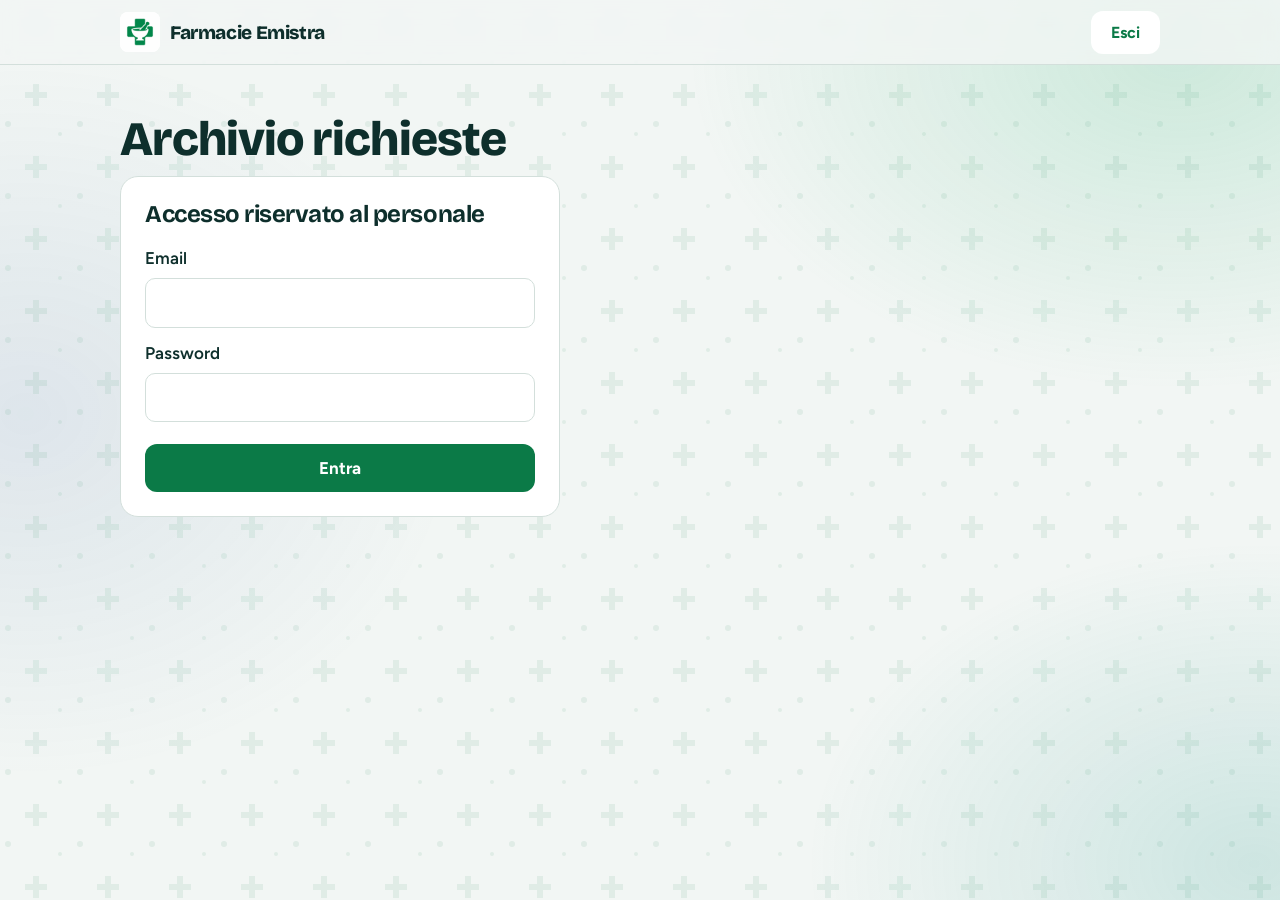
==== archivio.html @ 29f9ba75 "Popup app: link Google Play di Farmacia Emiliani; su iPhone non compare (l'app non è sull'App Store)" ====
<!DOCTYPE html>
<html lang="it">
<head>
<meta charset="utf-8">
<meta name="viewport" content="width=device-width, initial-scale=1, viewport-fit=cover">
<title>Archivio richieste · Farmacie Emistra</title>
<meta name="description" content="Area riservata">
<meta name="robots" content="noindex, nofollow">
<link rel="icon" type="image/png" href="assets/img/logo-gruppo.png">
<link rel="preconnect" href="https://fonts.googleapis.com">
<link rel="preconnect" href="https://fonts.gstatic.com" crossorigin>
<link href="https://fonts.googleapis.com/css2?family=Bricolage+Grotesque:wght@500;700;800&family=Figtree:wght@400;500;600&display=swap" rel="stylesheet">
<link rel="stylesheet" href="assets/style.css?v=1794477729">

</head>
<body>
<header><div class="wrap"><a class="brand" href="index.html"><img src="assets/img/logo-gruppo.png" alt="" width="40" height="40">Farmacie Emistra</a><button type="button" class="btnl" id="out" hidden>Esci</button></div></header>
<main id="top" tabindex="-1">
<section><div class="wrap">
<h1 class="ph">Archivio richieste</h1>
<p class="intro" id="nocfg" hidden>L'archivio non è ancora collegato. Compila <b>assets/config.js</b> come indicato nel file LEGGIMI.md.</p>
<div class="ask" id="login" style="max-width:440px">
  <h2>Accesso riservato al personale</h2>
  <form id="lf"><label for="em">Email</label><input type="email" id="em" autocomplete="username" required>
  <label for="pw">Password</label><input type="password" id="pw" autocomplete="current-password" required>
  <p class="note" id="lerr" role="alert" style="color:#b4432f;font-weight:600"></p>
  <button class="btn" type="submit" style="background:var(--brand);color:var(--brand-ink);margin-top:12px">Entra</button></form>
</div>
<div id="app" hidden>
  <div class="filters" id="tabs" role="group" aria-label="Sede"></div>
  <div class="filters" id="stf" role="group" aria-label="Stato"></div>
  <div class="tools"><input type="search" id="q" placeholder="Cerca nome, telefono, servizio…" aria-label="Cerca"><button type="button" class="btnl" id="csv" style="background:var(--brand);color:var(--brand-ink)">Scarica CSV</button><span class="note" id="upd"></span></div>
  <div id="list" aria-live="polite"></div>
</div>
</div></section>
</main>


<script src="assets/config.js?v=1794477729"></script>
<script src="assets/archivio.js?v=1794477729"></script>
</body>
</html>
---- assets/style.css ----
:root{
  --bg:#f2f6f4;--surface:#ffffff;--ink:#0e2f2c;--muted:#4d6663;--line:#d3dfdb;--brand:#0b7a47;--brand-ink:#ffffff;
  --emiliani:#2c5aa0;--sanluca:#b57b0c;--strampelli:#2a7d4f;--wa:#1faa59;
  box-sizing:border-box;padding-top:env(safe-area-inset-top,0px);padding-bottom:env(safe-area-inset-bottom,0px);
}
@media (prefers-color-scheme:dark){:root:not([data-theme="light"]){
  --bg:#0c1a19;--surface:#132725;--ink:#e8f2ef;--muted:#9db5b0;--line:#25403d;--brand:#5bc4b8;--brand-ink:#062522;
  --emiliani:#7fa8e6;--sanluca:#e0a83c;--strampelli:#5cc38a;}}
:root[data-theme="dark"]{--bg:#0c1a19;--surface:#132725;--ink:#e8f2ef;--muted:#9db5b0;--line:#25403d;--brand:#5bc4b8;--brand-ink:#062522;--emiliani:#7fa8e6;--sanluca:#e0a83c;--strampelli:#5cc38a}
html{scroll-padding-top:calc(env(safe-area-inset-top,0px) + 72px);scroll-behavior:smooth}
*,*::before,*::after{box-sizing:inherit}
body{margin:0;background:var(--bg);color:var(--ink);font:400 17px/1.6 Figtree,system-ui,sans-serif}
h1,h2,h3{font-family:"Bricolage Grotesque",Figtree,sans-serif;line-height:1.1;margin:0;letter-spacing:-.02em}
a{color:inherit}
:focus-visible{outline:3px solid var(--brand);outline-offset:3px;border-radius:6px}
.wrap{max-width:1080px;margin:0 auto;padding:0 20px}
header{position:sticky;top:env(safe-area-inset-top,0px);z-index:5;background:color-mix(in srgb,var(--bg) 82%,transparent);backdrop-filter:blur(10px);-webkit-backdrop-filter:blur(10px);border-bottom:1px solid var(--line)}
header .wrap{display:flex;align-items:center;justify-content:space-between;height:64px;gap:16px}
.brand{display:flex;align-items:center;gap:10px;font:800 19px "Bricolage Grotesque",sans-serif;text-decoration:none;letter-spacing:-.02em}.brand img{width:40px;height:40px;border-radius:8px;background:#fff}
nav{display:flex;gap:22px}
nav a{text-decoration:none;font-weight:500;color:var(--muted)}
nav a:hover{color:var(--ink)}
@media(max-width:560px){nav{gap:14px;font-size:15px}.brand{font-size:16px}}
.hero{padding:64px 0 56px;color:#fff;background:linear-gradient(90deg,rgba(5,42,28,.9),rgba(5,42,28,.5)),url(img/hero.jpg) center/cover}@media(max-width:820px){.hero{background:linear-gradient(rgba(5,42,28,.85),rgba(5,42,28,.7)),url(img/hero.jpg) center/cover}}.hero .lead{color:#e6f3ec}.chip,.ask{color:var(--ink)}
.hero-grid{display:grid;grid-template-columns:1.05fr .95fr;gap:40px;align-items:start}
@media(max-width:820px){.hero-grid{grid-template-columns:1fr}}
h1{font-size:clamp(38px,6vw,64px);font-weight:800}
.lead{color:var(--muted);max-width:46ch;margin:18px 0 0;font-size:19px}
.trio{display:flex;gap:10px;flex-wrap:wrap;margin-top:26px}
.chip{display:inline-flex;align-items:center;gap:8px;padding:8px 14px;border:1px solid var(--line);border-radius:999px;background:var(--surface);font-weight:600;font-size:15px}
.dot{width:10px;height:10px;border-radius:50%;background:var(--c)}
/* pannello richiesta */
.ask{background:var(--surface);border:1px solid var(--line);border-radius:18px;padding:24px}
.ask h2{font-size:24px;margin-bottom:18px}
fieldset{border:0;margin:0 0 18px;padding:0}
legend{font-weight:600;margin-bottom:8px;padding:0}
.opts{display:flex;flex-wrap:wrap;gap:8px}
.opts input{position:absolute;opacity:0;pointer-events:none}
.opts label{padding:9px 14px;border:1.5px solid var(--line);border-radius:10px;cursor:pointer;font-weight:500;font-size:15.5px;background:var(--bg)}
.opts input:checked+label{border-color:var(--brand);background:var(--brand);color:var(--brand-ink)}
.opts input:focus-visible+label{outline:3px solid var(--brand);outline-offset:2px}
.opts.sede input:checked+label{border-color:var(--c);background:var(--c);color:#fff}
.opts.sede label{border-left:6px solid var(--c)}
textarea{width:100%;min-height:64px;border:1.5px solid var(--line);border-radius:10px;padding:10px 12px;font:inherit;background:var(--bg);color:var(--ink);resize:vertical}
.btn{display:inline-flex;align-items:center;justify-content:center;gap:8px;width:100%;padding:14px 18px;border:0;border-radius:12px;background:var(--wa);color:#06280f;font:700 17px Figtree,sans-serif;cursor:pointer;text-decoration:none}
.btn:hover{filter:brightness(1.06)}
.note{font-size:13.5px;color:var(--muted);margin:10px 0 0}
section{padding:48px 0}
section>.wrap>h2{font-size:clamp(28px,4vw,38px);margin-bottom:8px}
section>.wrap>p.intro{color:var(--muted);margin:0 0 28px;max-width:56ch}
.services{display:grid;grid-template-columns:repeat(auto-fit,minmax(260px,1fr));gap:16px}
.svc{display:block;text-decoration:none;background:var(--surface);border:1px solid var(--line);border-radius:14px;overflow:hidden;cursor:pointer}.svc img{width:100%;aspect-ratio:4/3;object-fit:cover;display:block}.svc div{padding:16px 18px 20px}.svc:hover{border-color:var(--brand)}
.svc h3{font-size:20px;margin-bottom:6px}
.svc p{margin:0;color:var(--muted);font-size:15.5px}
.pharm{display:grid;grid-template-columns:repeat(auto-fit,minmax(280px,1fr));gap:18px}
.card img{margin:-22px -22px 0;width:calc(100% + 44px);max-width:none;aspect-ratio:16/10;object-fit:cover;display:block}.card{background:var(--surface);border:1px solid var(--line);border-top:8px solid var(--c);border-radius:14px;padding:22px;display:flex;flex-direction:column;gap:14px}
.card h3{font-size:26px}
.card .num{font:600 20px Figtree,sans-serif;color:var(--muted)}
.card .btn{margin-top:auto;background:var(--c);color:#fff}
footer{border-top:1px solid var(--line);padding:32px 0 96px;color:var(--muted);font-size:15px}
/* WhatsApp fisso */
.fab{position:fixed;right:16px;bottom:calc(16px + env(safe-area-inset-bottom,0px));z-index:10}

.menu{display:none;position:absolute;right:0;bottom:70px;width:min(340px,calc(100vw - 32px));background:var(--surface);border:1px solid var(--line);border-radius:16px;padding:12px;box-shadow:0 10px 30px rgba(0,0,0,.25)}
.menu.open{display:block}



@media(prefers-reduced-motion:reduce){html{scroll-behavior:auto}}

.svc{position:relative}.svc[hidden]{display:none}
.svc{display:flex;flex-direction:column}.svc>div{flex:1;display:flex;flex-direction:column;align-items:flex-start}.svc>div>p{margin-bottom:14px}.svc-btn{margin-top:auto;padding:10px 16px;border:0;border-radius:10px;background:var(--brand);color:var(--brand-ink);font:600 15.5px Figtree,sans-serif;cursor:pointer}
.svc-btn::after{content:"";position:absolute;inset:0}
.svc:focus-within{outline:3px solid var(--brand);outline-offset:3px}.svc-btn:focus-visible{outline:none}
.svc .bds{padding:0;margin-bottom:14px}.bds{display:flex;flex-wrap:wrap;gap:6px;margin-top:10px}.bds:empty{display:none}.bd{padding:3px 10px;border-radius:999px;background:var(--bg);border:1px solid var(--line);font-size:13.5px;font-weight:600;color:var(--brand)}
.filters{display:flex;flex-wrap:wrap;gap:8px;margin-bottom:22px}
.filters button{padding:9px 16px;border:1.5px solid var(--line);border-radius:999px;background:var(--surface);color:var(--ink);font:500 15.5px Figtree,sans-serif;cursor:pointer}
.filters button[aria-pressed=true]{background:var(--brand);border-color:var(--brand);color:var(--brand-ink)}
dialog{border:0;border-radius:18px;padding:0;width:min(480px,calc(100% - 24px));max-height:calc(100% - 24px);background:var(--surface);color:var(--ink);box-shadow:0 20px 60px rgba(0,0,0,.4)}
dialog::backdrop{background:rgba(5,30,22,.6)}
.dlg{padding:24px}.dlg h2{font-size:26px;margin-right:36px}
.dlg .x{position:absolute;top:14px;right:14px;width:40px;height:40px;border:0;border-radius:50%;background:var(--bg);color:var(--ink);font-size:22px;cursor:pointer}
.dlg input[type=text],.dlg input[type=date]{width:100%;border:1.5px solid var(--line);border-radius:10px;padding:10px 12px;font:inherit;background:var(--bg);color:var(--ink)}
.dlg fieldset{margin:16px 0 0}

:root{--pat:url("data:image/svg+xml,%3Csvg xmlns='http://www.w3.org/2000/svg' width='72' height='72'%3E%3Cg fill='%230b7a47' opacity='.08'%3E%3Cpath d='M33 12h6v8h8v6h-8v8h-6v-8h-8v-6h8z'/%3E%3Ccircle cx='8' cy='52' r='3'/%3E%3Ccircle cx='60' cy='62' r='2'/%3E%3C/g%3E%3C/svg%3E");
--bgfx:radial-gradient(700px 480px at 92% 6%,rgba(37,176,111,.18),transparent 70%),radial-gradient(620px 520px at 2% 46%,rgba(44,90,160,.10),transparent 70%),radial-gradient(640px 460px at 98% 96%,rgba(15,143,132,.16),transparent 70%)}
@media (prefers-color-scheme:dark){:root:not([data-theme="light"]){--pat:url("data:image/svg+xml,%3Csvg xmlns='http://www.w3.org/2000/svg' width='72' height='72'%3E%3Cg fill='%235bc4b8' opacity='.07'%3E%3Cpath d='M33 12h6v8h8v6h-8v8h-6v-8h-8v-6h8z'/%3E%3Ccircle cx='8' cy='52' r='3'/%3E%3Ccircle cx='60' cy='62' r='2'/%3E%3C/g%3E%3C/svg%3E")}}
body::before{content:"";position:fixed;inset:0;z-index:-1;pointer-events:none;background:var(--pat),var(--bgfx)}
.hero{border-radius:0 0 40px 40px}
#farmacie{background:linear-gradient(rgba(11,122,71,0),rgba(11,122,71,.09))}
.fab>button{position:relative;display:flex;align-items:center;gap:10px;border:0;border-radius:999px;background:var(--wa);color:#04210d;font:700 17px Figtree,sans-serif;padding:14px 22px 14px 16px;cursor:pointer;box-shadow:0 8px 24px rgba(0,0,0,.3)}
.fab>button::before{content:"";position:absolute;inset:0;border-radius:inherit;box-shadow:0 0 0 0 rgba(31,170,89,.55);animation:ring 2.4s ease-out 1.5s 3}
@keyframes ring{to{box-shadow:0 0 0 18px rgba(31,170,89,0)}}
@media(prefers-reduced-motion:reduce){.fab>button::before{animation:none}}
.mh{margin:2px 6px 8px;font:700 18px "Bricolage Grotesque",sans-serif}
.mrow{display:flex;gap:8px;margin-top:8px}
.mwa{flex:1;display:flex;flex-direction:column;padding:10px 14px;border-radius:12px;border-left:6px solid var(--c);background:var(--bg);text-decoration:none}
.mwa b{font-size:17px}.mwa span{color:var(--muted);font-size:14.5px}
.mcall{width:54px;display:grid;place-items:center;border-radius:12px;background:var(--bg);border:1.5px solid var(--line);color:var(--ink)}
.mwa:hover,.mcall:hover{border-color:var(--c,var(--brand))}

.card address{font-style:normal;color:var(--ink)}.card address a{color:var(--brand);font-weight:600}
.hrs{list-style:none;margin:0;padding:0;color:var(--muted);font-size:15px}
.nums{margin:0;color:var(--muted);font-size:15px}
.acts{margin-top:auto;display:flex;flex-direction:column;gap:8px}.card .acts .btn{margin-top:0}
.tel{display:flex;justify-content:center;padding:12px;border:1.5px solid var(--c);border-radius:12px;font-weight:600;text-decoration:none;color:var(--ink)}
.st{margin:0;display:flex;align-items:center;gap:8px;font-weight:600;font-size:15.5px;min-height:26px}
.st::before{content:"";width:10px;height:10px;border-radius:50%;background:currentColor}
.st:empty::before{display:none}.st.o{color:#12813f}.st.c{color:#b4432f}
@media (prefers-color-scheme:dark){:root:not([data-theme="light"]) .st.o{color:#5cc38a}:root:not([data-theme="light"]) .st.c{color:#f0917d}}
footer address{font-style:normal;margin-top:6px}

h1.ph{font-size:clamp(32px,5vw,48px);font-weight:800;margin-bottom:10px}
nav a[aria-current=page]{color:var(--ink);font-weight:700;box-shadow:inset 0 -3px 0 var(--brand)}
nav a{padding:6px 0;white-space:nowrap}
.navbtn{display:none;width:44px;height:44px;border:0;border-radius:10px;background:transparent;color:var(--ink);cursor:pointer;place-items:center}
@media(max-width:900px){.navbtn{display:grid}nav{display:none;position:absolute;top:100%;left:0;right:0;flex-direction:column;gap:4px;padding:10px 20px 16px;background:var(--bg);border-bottom:1px solid var(--line)}nav.open{display:flex}nav a{padding:12px 0;font-size:18px}}
.mini-grid{display:grid;grid-template-columns:repeat(auto-fit,minmax(240px,1fr));gap:14px}
.mini{display:flex;flex-direction:column;gap:4px;padding:16px 18px;background:var(--surface);border:1px solid var(--line);border-left:8px solid var(--c);border-radius:12px;text-decoration:none}
.mini span:last-child{color:var(--muted);font-size:15px}
.more{display:inline-block;margin-top:20px;font-weight:600;color:var(--brand)}
.band{background:var(--brand);color:var(--brand-ink);border-radius:18px;padding:26px 28px;display:flex;flex-wrap:wrap;gap:18px;align-items:center;justify-content:space-between}
.band h2{font-size:26px;margin:0 0 4px}.band p{margin:0}
.btnl{display:inline-flex;align-items:center;padding:12px 20px;border:0;border-radius:12px;background:var(--brand-ink);color:var(--brand);font:700 16px Figtree,sans-serif;text-decoration:none;cursor:pointer}
.tw{overflow-x:auto}
table{width:100%;min-width:520px;border-collapse:collapse;background:var(--surface);border:1px solid var(--line)}
th,td{padding:14px 16px;text-align:left;border-bottom:1px solid var(--line)}
thead th{background:var(--bg);font-family:"Bricolage Grotesque",sans-serif}
tbody th{font-weight:600}
.rowb{display:flex;flex-wrap:wrap;gap:22px;align-items:center}.rowb .btnl{background:var(--brand);color:var(--brand-ink)}

.cimg{position:relative;margin:-22px -22px 30px;width:calc(100% + 44px)}
.card .cimg>img:first-child{margin:0;width:100%}
.card .clogo{position:absolute;left:16px;bottom:-28px;margin:0;width:160px;height:100px;max-width:calc(100% - 32px);aspect-ratio:auto;object-fit:contain;box-sizing:border-box;background:#fff;border-radius:14px;padding:6px 10px;box-shadow:0 4px 16px rgba(0,0,0,.2);border:1px solid var(--line)}
.mini{flex-direction:row;align-items:center;gap:14px}
.mini .ml{width:76px;height:64px;object-fit:contain;background:#fff;border-radius:10px;padding:4px;border:1px solid var(--line);flex:none}
.mini .mt{display:flex;flex-direction:column;gap:4px;min-width:0}
.mini .mt>span:last-child{color:var(--muted);font-size:15px}
.flogos{display:flex;flex-wrap:wrap;gap:12px;margin:14px 0 8px}
.flogos img{width:120px;height:64px;object-fit:contain;box-sizing:border-box;background:#fff;border-radius:10px;padding:4px 8px;border:1px solid var(--line)}

.opts label small{display:block;font-size:12.5px;font-weight:500;opacity:.85}
.geob{margin-top:10px;padding:8px 14px;border:1.5px dashed var(--brand);border-radius:10px;background:transparent;color:var(--brand);font:600 14.5px Figtree,sans-serif;cursor:pointer}
.geo{margin:8px 0 0;font-size:14.5px;color:var(--muted)}.geo:empty{display:none}.geo:not(:empty){min-height:4.4em}.geo b{color:var(--ink)}
.dist{color:var(--brand);font-weight:600;font-size:14.5px}

.ad{display:block;font-size:12.5px;font-weight:400;line-height:1.3;opacity:.85;margin-top:1px}
.opts.sede label{text-align:left;max-width:230px}
.chip{align-items:center}.chip .ad{color:var(--muted);opacity:1}.chip b{font-weight:700}

/* ---- archivio richieste e informativa ---- */
.hp{position:absolute;left:-9999px;width:1px;height:1px;overflow:hidden}
.filters .cnt{margin-left:8px;padding:1px 8px;border-radius:999px;background:var(--bg);color:var(--ink);font-size:13px}
.filters button[aria-pressed=true] .cnt{background:var(--brand-ink);color:var(--brand)}
.tools{display:flex;flex-wrap:wrap;gap:12px;align-items:center;margin:4px 0 20px}
.tools input[type=search],#lf input{border:1.5px solid var(--line);border-radius:10px;padding:10px 12px;font:inherit;background:var(--surface);color:var(--ink);min-width:240px;flex:1;max-width:420px}
#lf label{display:block;font-weight:600;margin:12px 0 6px}#lf input{width:100%;max-width:none}
.rq{background:var(--surface);border:1px solid var(--line);border-left:8px solid var(--c);border-radius:12px;padding:16px 18px;margin-bottom:12px}
.rqh{display:flex;flex-wrap:wrap;gap:10px;align-items:center;justify-content:space-between}.rqh h3{font-size:20px}
.rq .meta{margin:4px 0 0;color:var(--muted);font-size:15px}.rq .meta b{color:var(--ink)}.rq .meta a{color:var(--brand);font-weight:600}
.stt{padding:3px 12px;border-radius:999px;font-size:13.5px;font-weight:700;border:1.5px solid var(--line)}
.stt.nuova{background:var(--brand);color:var(--brand-ink);border-color:var(--brand)}
.stt.in_carico{border-color:var(--sanluca);color:var(--sanluca)}.stt.completata{border-color:var(--strampelli);color:var(--strampelli)}
.acts2{display:flex;flex-wrap:wrap;gap:8px;margin-top:12px}
.acts2 button{padding:9px 14px;border:1.5px solid var(--line);border-radius:10px;background:var(--bg);color:var(--ink);font:600 15px Figtree,sans-serif;cursor:pointer}
.acts2 button.primary{background:var(--brand);border-color:var(--brand);color:var(--brand-ink)}
.acts2 button:disabled{opacity:.5;cursor:wait}
.legal h2{font-size:24px;margin:28px 0 8px}.legal p,.legal li{max-width:70ch}
.legal .todo{background:var(--surface);border:1px dashed var(--sanluca);border-radius:10px;padding:2px 8px}
#app{margin-top:20px}

.glink{margin:0;font-size:15px}.glink a{color:var(--brand);font-weight:600}

[data-gr]:empty{display:none}
.gr-line{margin:16px 0 0}.gr{display:inline-block;font-weight:700;color:var(--ink);text-decoration:none}.gr::first-letter{color:#f5a623}

/* card delle farmacie cliccabili: aprono la scheda Google */
.card{position:relative;transition:box-shadow .15s,border-color .15s}
.card:hover{border-color:var(--c);box-shadow:0 8px 24px rgba(0,0,0,.14)}
.cardlink{color:inherit;text-decoration:none}
.cardlink::after{content:"";position:absolute;inset:0;border-radius:inherit;z-index:0}
.cardlink:focus-visible{outline:none}.card:has(.cardlink:focus-visible){outline:3px solid var(--brand);outline-offset:3px}
.card address a,.card .glink a,.card .acts a,.card .gr-line a{position:relative;z-index:1}
.sr{position:absolute;width:1px;height:1px;overflow:hidden;clip:rect(0 0 0 0);white-space:nowrap}

/* icone delle farmacie in home: il logo e' lo sfondo */
.chip.logo{position:relative;display:block;height:84px;width:150px;box-sizing:border-box;padding:6px 10px;border:0;border-bottom:5px solid var(--c);border-radius:14px;background-color:#fff;background-repeat:no-repeat;background-position:center;background-size:contain;background-origin:content-box;box-shadow:0 4px 14px rgba(0,0,0,.28)}
.chip.l-emiliani{background-image:url(img/logo-emiliani.jpg)}
.chip.l-sanluca{background-image:url(img/logo-san-luca.jpg)}
.chip.l-strampelli{background-image:url(img/logo-strampelli.jpg)}

a.chip.logo{text-decoration:none;color:inherit;transition:transform .15s,box-shadow .15s}
a.chip.logo:hover{transform:translateY(-3px);box-shadow:0 8px 20px rgba(0,0,0,.38)}
a.chip.logo:focus-visible{outline:3px solid #fff;outline-offset:3px}
@media(prefers-reduced-motion:reduce){a.chip.logo{transition:none}a.chip.logo:hover{transform:none}}

/* pulsante "invia senza WhatsApp" */
.direct{margin-top:10px}
.btn2{width:100%;padding:11px 16px;border:1.5px dashed var(--brand);border-radius:12px;background:transparent;color:var(--brand);font:600 15.5px Figtree,sans-serif;cursor:pointer}
.btn2:disabled{opacity:.6;cursor:wait}
.directMsg{margin:8px 0 0}.directMsg:empty{display:none}.directMsg.ok{color:var(--brand);font-weight:600}

/* Pulsante Email (blu Farmacia Emiliani) e descrizione servizio */
.btn.btn-mail{margin-top:8px;background:var(--emiliani);color:#fff}
.mailto-alt{margin-top:6px;text-align:center;white-space:pre-line;min-height:2.9em}
.ddesc{margin:4px 0 12px;color:var(--muted);font-size:15px;line-height:1.5}
.hc,.dlg input[type=email]{width:100%;border:1.5px solid var(--line);border-radius:10px;padding:10px 12px;font:inherit;background:var(--bg);color:var(--ink)}
.mailto-alt.ok{color:var(--strampelli);font-weight:600}.mailto-alt.err{color:#c0392b;font-weight:600}
.btn.btn-mail:disabled{opacity:.6;cursor:wait}
/* Caricamento ricetta */
.rxbox .rxfile{position:absolute;width:1px;height:1px;opacity:0}
.rxbox .rxup{display:block;text-align:center;padding:12px;border:2px dashed var(--emiliani);border-radius:12px;color:var(--emiliani);font-weight:600;cursor:pointer;margin:10px 0 4px}
.rxbox .rxl{display:block;font-weight:600;margin-top:10px}
.rxbox .rxin{width:100%;border:1.5px solid var(--line);border-radius:10px;padding:10px 12px;font:inherit;background:var(--bg);color:var(--ink);letter-spacing:.04em;text-transform:uppercase}
.rxst.ok{color:var(--strampelli);font-weight:600}.rxst.err{color:#c0392b;font-weight:600}
/* Pagina Offerte */
.offers .offer .otop{display:flex;align-items:center;justify-content:space-between;padding:14px 18px 0}
.offers .offer .oic{font-size:34px;line-height:1}
.offers .offer .osc{background:#0b4ea2;color:#fff;font-weight:800;font-size:15px;padding:5px 11px;border-radius:999px}
.offers .offer h3{font-size:18px}
.offers .offer>div>p{margin-bottom:8px}
.offer .oprice{margin:6px 0 14px;display:flex;align-items:baseline;gap:10px;flex-wrap:wrap}
.offer .oprice b{font-size:24px;color:var(--brand)}
.offer .oold{color:var(--muted);font-size:15px}
.offer .otipo,.offer .ocons{display:inline-block;font-size:12.5px;font-weight:600;padding:3px 9px;border-radius:999px;margin:0 6px 4px 0}
.offer .otipo{background:var(--bg);color:var(--muted);border:1px solid var(--line)}
.offer .ocons{background:#fff3d6;color:#7a5200}
.oq{width:100%;max-width:520px;border:1.5px solid var(--line);border-radius:12px;padding:12px 14px;font:inherit;background:var(--surface);color:var(--ink);margin:4px 0 16px}
.onone{color:var(--muted);font-weight:600}
.oexp{background:var(--surface);border:1px solid var(--line);border-radius:14px;padding:18px}
.olegal{margin-top:28px;color:var(--muted);font-size:13.5px;line-height:1.5}
.svc.offer>div.otop{flex:0 0 auto;flex-direction:row;align-items:center;justify-content:space-between;padding:14px 18px 0}
.svc.offer div.oprice{padding:0}
.svc.offer>div.otop{position:relative;justify-content:center;height:170px;padding:14px 18px 0;background:#fff}
.svc.offer .otop img{width:auto;max-width:100%;height:150px;aspect-ratio:auto;object-fit:contain}
.svc.offer .otop .oic{font-size:56px}
.svc.offer .otop .osc{position:absolute;top:12px;right:12px}
@media (max-width:700px){#obox .filters{flex-wrap:nowrap;overflow-x:auto;-webkit-overflow-scrolling:touch;padding-bottom:6px;margin-right:-20px;scrollbar-width:none}#obox .filters::-webkit-scrollbar{display:none}#obox .filters button{flex:0 0 auto}}
.chi{margin-top:24px;max-width:58ch;color:#F5E6D3;font-style:italic;font-size:28px;line-height:1.6;text-shadow:0 1px 3px rgba(0,0,0,.6)}
.chi p{margin:0 0 10px}.chi p:last-child{margin:0}.chi strong{color:inherit;font-weight:700}
@media(max-width:820px){.chi{font-size:23px}}
.picks .svc-pick{padding:9px 14px;border:1.5px solid var(--line);border-radius:10px;cursor:pointer;font:500 15.5px Figtree,sans-serif;background:var(--bg);color:var(--ink);text-align:left}
.picks .svc-pick:hover{border-color:var(--brand)}
.picks .svc-pick:focus-visible{outline:3px solid var(--brand);outline-offset:2px}
.opts.sede input:disabled+label{opacity:.4;cursor:not-allowed}.donly{margin:8px 0 0;font-weight:600;color:var(--brand)}.svc-pick small{font-size:.85em;opacity:.8;font-weight:500}
/* Home: sfondo fermo quando cambia la scelta (l'altezza --hh la calcola app.js) */
.hero.hh{background-size:100% var(--hh),max(100%,calc(var(--hh)*1.754)) auto;background-position:center top;background-repeat:no-repeat;background-color:#05291c}
/* Recensioni Google */
.rv-grid{display:grid;grid-template-columns:repeat(auto-fit,minmax(250px,1fr));gap:14px}
.rv{display:flex;flex-direction:column;gap:12px;padding:16px 18px;background:var(--surface);border:1px solid var(--line);border-top:6px solid var(--c);border-radius:12px}
.card .rv{padding:12px 14px;border-top-width:4px;background:var(--bg)}
.rvh{display:flex;align-items:center;gap:12px}.rvh .ml{width:64px;height:54px;object-fit:contain;background:#fff;border-radius:10px;padding:4px;border:1px solid var(--line);flex:none}
.rvs{margin:0;display:flex;flex-wrap:wrap;align-items:center;gap:4px 10px}
.rvn{font:800 30px/1 "Bricolage Grotesque",sans-serif}.rvn:empty,.rvc:empty{display:none}
.stars{font-size:22px;letter-spacing:2px;line-height:1;background:linear-gradient(90deg,#f5a623 calc(var(--r,5)/5*100%),var(--line) 0);-webkit-background-clip:text;background-clip:text;color:transparent}
.rvc{color:var(--muted);font-size:15px}
.rva{display:flex;flex-direction:column;gap:8px}
.rva a{position:relative;z-index:1;display:flex;align-items:center;justify-content:center;padding:11px 14px;border-radius:12px;font:700 16px Figtree,sans-serif;text-decoration:none;text-align:center}
.rvw{background:var(--c);color:#fff}.rvr{border:1.5px solid var(--c);color:var(--ink)}
.rva a:hover{filter:brightness(1.08)}
@media (prefers-color-scheme:dark){:root:not([data-theme="light"]) .rvw{color:#0c1a19}}:root[data-theme="dark"] .rvw{color:#0c1a19}
/* Preparazioni galeniche */
.ask.gal{max-width:640px}
.gal input[type=text],.gal input[type=tel],.gal input[type=email]{width:100%;border:1.5px solid var(--line);border-radius:10px;padding:10px 12px;font:inherit;background:var(--bg);color:var(--ink)}
.gfiles{list-style:none;margin:8px 0 0;padding:0;display:grid;gap:8px}
.gfiles li{display:flex;align-items:center;gap:12px;padding:8px;border:1px solid var(--line);border-radius:10px;background:var(--bg)}
.gfiles img,.gfiles .gico{width:56px;height:56px;flex:0 0 56px;border-radius:8px;object-fit:cover;background:var(--surface)}
.gfiles .gico{display:grid;place-items:center;font:700 13px Figtree,sans-serif;color:var(--emiliani);border:1.5px solid var(--line)}
.gfiles .gname{flex:1;min-width:0;font-size:14.5px;overflow-wrap:anywhere}
.gfiles .gx{border:1.5px solid var(--line);border-radius:8px;background:var(--surface);color:var(--ink);font:600 14px Figtree,sans-serif;padding:6px 10px;cursor:pointer}
.rq .files{display:flex;flex-wrap:wrap;gap:8px;margin-top:8px}

/* Recensioni che scorrono */
.rvt{position:relative;overflow:hidden;margin:0 0 18px;padding:6px 0;-webkit-mask-image:linear-gradient(90deg,transparent,#000 6%,#000 94%,transparent);mask-image:linear-gradient(90deg,transparent,#000 6%,#000 94%,transparent)}
.rvt-track{display:flex;gap:14px;width:max-content;animation:rvscroll var(--dur,60s) linear infinite}
.rvt:hover .rvt-track,.rvt:focus-within .rvt-track,.rvt.paused .rvt-track{animation-play-state:paused}
@keyframes rvscroll{from{transform:translateX(0)}to{transform:translateX(calc(-50% - 7px))}}
.rvq{margin:0;width:300px;flex:none;display:flex;flex-direction:column;gap:8px;padding:14px 16px;background:var(--surface);border:1px solid var(--line);border-left:5px solid var(--c);border-radius:12px}
.rvq-s{color:#f4b400;letter-spacing:2px;font-size:18px;line-height:1}
.rvq blockquote{margin:0;font-size:16px;line-height:1.5;display:-webkit-box;-webkit-line-clamp:7;-webkit-box-orient:vertical;overflow:hidden}
.rvq figcaption{margin-top:auto;display:flex;flex-direction:column;font-size:14px;color:var(--muted)}
.rvq figcaption b{color:var(--ink);font-size:15px}.rvq figcaption span{color:var(--c);font-weight:700}
@media (max-width:600px){.rvq{width:260px}}
@media (prefers-reduced-motion:reduce){.rvt{overflow-x:auto;-webkit-mask-image:none;mask-image:none}.rvt-track{animation:none}.rvq[aria-hidden]{display:none}}

/* Popup app Farmacia Emiliani */
.appop{position:fixed;inset:0;z-index:1000;display:flex;align-items:center;justify-content:center;padding:20px;background:rgba(6,25,23,.55);animation:appin .25s ease}
.appop-box{position:relative;width:100%;max-width:380px;background:var(--surface);color:var(--ink);border-radius:18px;border-top:6px solid var(--emiliani);padding:26px 22px 18px;text-align:center;box-shadow:0 20px 50px rgba(0,0,0,.3)}
.appop-box img{width:84px;height:70px;object-fit:contain;background:#fff;border:1px solid var(--line);border-radius:12px;padding:6px}
.appop-box h2{font-size:24px;margin:14px 0 8px}.appop-box p{margin:0 0 16px;color:var(--muted)}
.appop-b{display:flex;flex-direction:column;gap:8px}
.appop-b a{display:block;padding:13px 16px;border-radius:12px;background:var(--emiliani);color:#fff;font:700 17px Figtree,sans-serif;text-decoration:none}
.appop-no{margin-top:10px;background:none;border:0;color:var(--muted);font:600 15px Figtree,sans-serif;padding:8px;cursor:pointer}
.appop-x{position:absolute;top:8px;right:10px;width:40px;height:40px;border:0;background:none;color:var(--muted);font-size:28px;line-height:1;cursor:pointer}
@keyframes appin{from{opacity:0}to{opacity:1}}
@media (prefers-color-scheme:dark){:root:not([data-theme="light"]) .appop-b a{color:#0c1a19}}:root[data-theme="dark"] .appop-b a{color:#0c1a19}
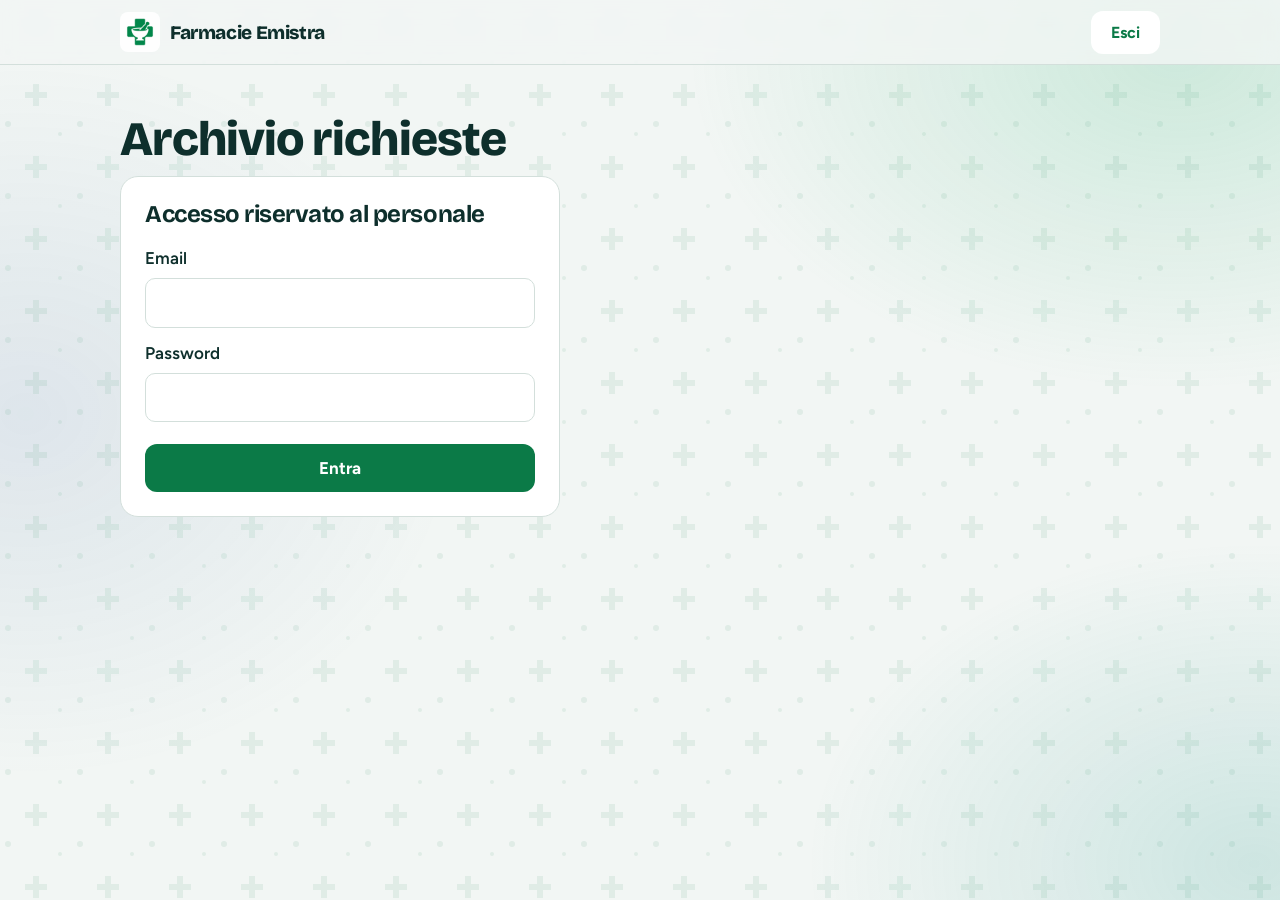
==== commit e430fc50: "Recensioni: riquadro trasparente (solo la barra colorata della farmacia) Co-Authored-By: Claude Opus" ====
--- a/archivio.html
+++ b/archivio.html
@@ -10,7 +10,7 @@
 <link rel="preconnect" href="https://fonts.googleapis.com">
 <link rel="preconnect" href="https://fonts.gstatic.com" crossorigin>
 <link href="https://fonts.googleapis.com/css2?family=Bricolage+Grotesque:wght@500;700;800&family=Figtree:wght@400;500;600&display=swap" rel="stylesheet">
-<link rel="stylesheet" href="assets/style.css?v=1794477729">
+<link rel="stylesheet" href="assets/style.css?v=1794479181">
 
 </head>
 <body>
@@ -36,7 +36,7 @@
 </main>
 
 
-<script src="assets/config.js?v=1794477729"></script>
-<script src="assets/archivio.js?v=1794477729"></script>
+<script src="assets/config.js?v=1794479181"></script>
+<script src="assets/archivio.js?v=1794479181"></script>
 </body>
 </html>
--- a/assets/style.css
+++ b/assets/style.css
@@ -273,17 +273,16 @@
 .rq .files{display:flex;flex-wrap:wrap;gap:8px;margin-top:8px}
 
 /* Recensioni che scorrono */
-.rvt{position:relative;overflow:hidden;margin:0 0 18px;padding:6px 0;-webkit-mask-image:linear-gradient(90deg,transparent,#000 6%,#000 94%,transparent);mask-image:linear-gradient(90deg,transparent,#000 6%,#000 94%,transparent)}
-.rvt-track{display:flex;gap:14px;width:max-content;animation:rvscroll var(--dur,60s) linear infinite}
-.rvt:hover .rvt-track,.rvt:focus-within .rvt-track,.rvt.paused .rvt-track{animation-play-state:paused}
-@keyframes rvscroll{from{transform:translateX(0)}to{transform:translateX(calc(-50% - 7px))}}
-.rvq{margin:0;width:300px;flex:none;display:flex;flex-direction:column;gap:8px;padding:14px 16px;background:var(--surface);border:1px solid var(--line);border-left:5px solid var(--c);border-radius:12px}
-.rvq-s{color:#f4b400;letter-spacing:2px;font-size:18px;line-height:1}
-.rvq blockquote{margin:0;font-size:16px;line-height:1.5;display:-webkit-box;-webkit-line-clamp:7;-webkit-box-orient:vertical;overflow:hidden}
+.rvt{margin:0 auto 18px;max-width:640px}
+.rvt-track{display:grid}
+.rvq{grid-area:1/1;margin:0;display:flex;flex-direction:column;gap:10px;padding:10px 22px;background:transparent;border-left:6px solid var(--c);opacity:0;visibility:hidden;transition:opacity .8s ease,visibility 0s linear .8s}
+.rvq.on{opacity:1;visibility:visible;transition:opacity .8s ease .3s,visibility 0s}
+.rvq-s{color:#f4b400;letter-spacing:2px;font-size:20px;line-height:1}
+.rvq blockquote{margin:0;font-size:18px;line-height:1.55}
 .rvq figcaption{margin-top:auto;display:flex;flex-direction:column;font-size:14px;color:var(--muted)}
 .rvq figcaption b{color:var(--ink);font-size:15px}.rvq figcaption span{color:var(--c);font-weight:700}
-@media (max-width:600px){.rvq{width:260px}}
-@media (prefers-reduced-motion:reduce){.rvt{overflow-x:auto;-webkit-mask-image:none;mask-image:none}.rvt-track{animation:none}.rvq[aria-hidden]{display:none}}
+@media (max-width:600px){.rvq{padding:16px 18px}.rvq blockquote{font-size:16.5px}}
+@media (prefers-reduced-motion:reduce){.rvq,.rvq.on{transition:none}}
 
 /* Popup app Farmacia Emiliani */
 .appop{position:fixed;inset:0;z-index:1000;display:flex;align-items:center;justify-content:center;padding:20px;background:rgba(6,25,23,.55);animation:appin .25s ease}
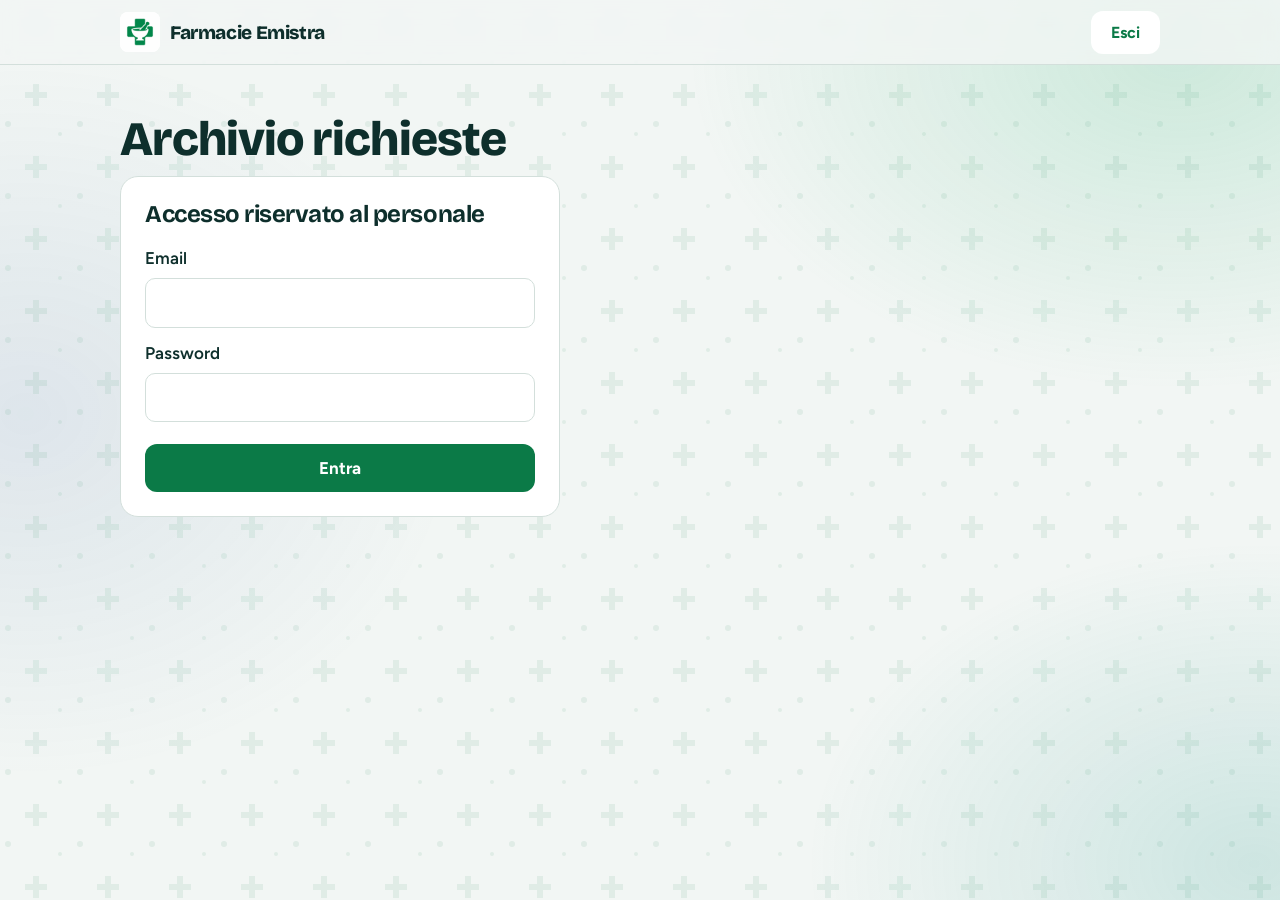
==== commit 43ad8de1: "Giornata: stili nel foglio giusto (assets/style.css) e versione CSS aggiornata Co-Authored-By: Claud" ====
--- a/archivio.html
+++ b/archivio.html
@@ -10,7 +10,7 @@
 <link rel="preconnect" href="https://fonts.googleapis.com">
 <link rel="preconnect" href="https://fonts.gstatic.com" crossorigin>
 <link href="https://fonts.googleapis.com/css2?family=Bricolage+Grotesque:wght@500;700;800&family=Figtree:wght@400;500;600&display=swap" rel="stylesheet">
-<link rel="stylesheet" href="assets/style.css?v=1794479181">
+<link rel="stylesheet" href="assets/style.css?v=1794479300">
 
 </head>
 <body>
--- a/assets/style.css
+++ b/assets/style.css
@@ -295,3 +295,11 @@
 .appop-x{position:absolute;top:8px;right:10px;width:40px;height:40px;border:0;background:none;color:var(--muted);font-size:28px;line-height:1;cursor:pointer}
 @keyframes appin{from{opacity:0}to{opacity:1}}
 @media (prefers-color-scheme:dark){:root:not([data-theme="light"]) .appop-b a{color:#0c1a19}}:root[data-theme="dark"] .appop-b a{color:#0c1a19}
+/* Giornata a tema in home */
+.giornata .gt{display:grid;grid-template-columns:minmax(0,380px) 1fr;gap:26px;align-items:center;background:var(--surface);border:2px solid var(--emiliani);border-radius:18px;padding:20px}
+.gt-img img{display:block;width:100%;height:auto;border-radius:12px}
+.gt-tag{display:inline-block;background:var(--emiliani);color:#fff;font-weight:700;font-size:14px;border-radius:999px;padding:4px 12px}
+.gt-txt h2{margin:10px 0 6px}.gt-txt p{margin:0 0 8px}.gt-quando{font-size:18px}.gt-dove{color:var(--muted)}
+.gt-btns{display:flex;flex-wrap:wrap;gap:10px;margin-top:12px}.gt-btns .btn{width:auto}
+@media (max-width:720px){.giornata .gt{grid-template-columns:1fr}}
+.gt-btns .btnl{background:var(--brand);color:var(--brand-ink)}
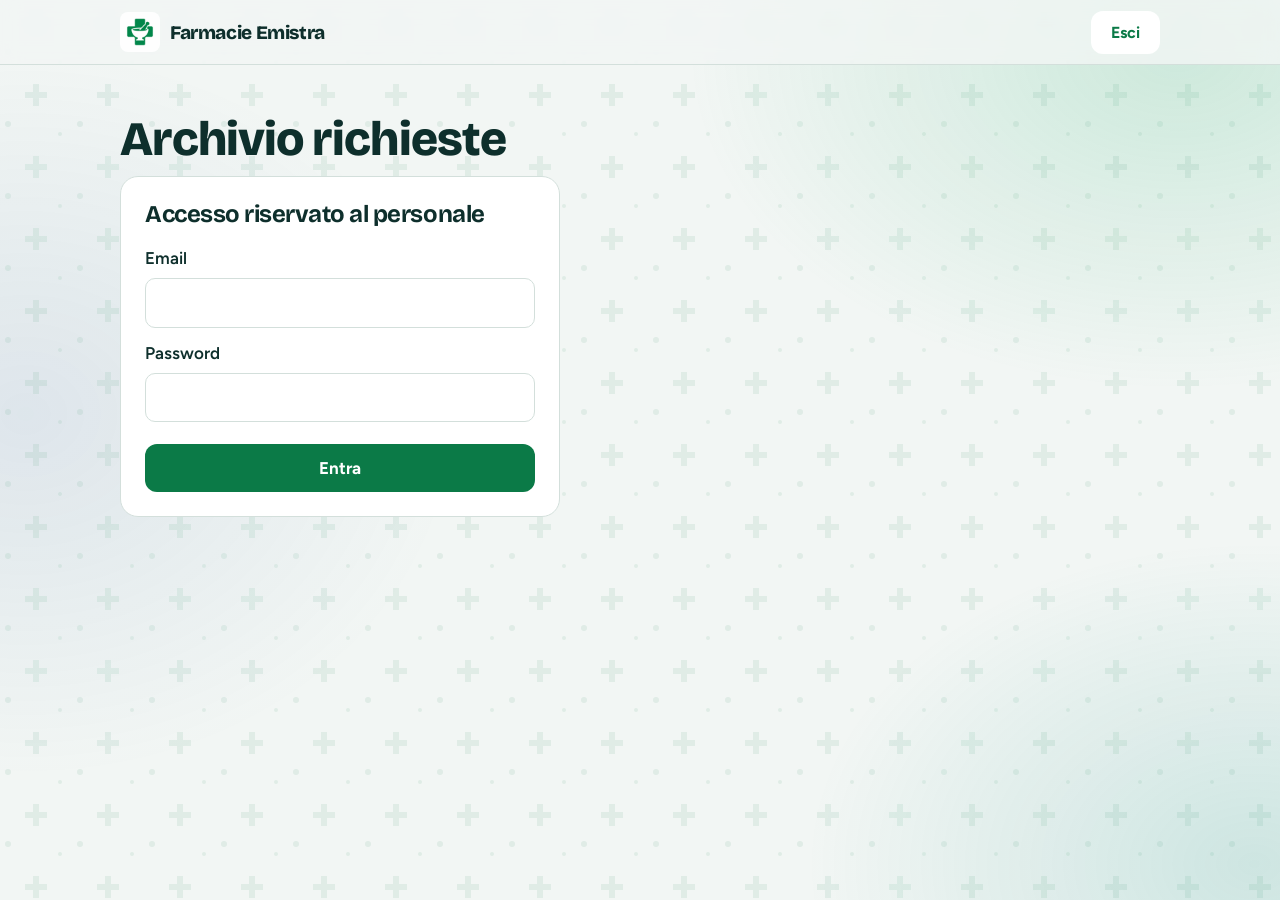
==== commit 9d1877af: "Servizi: vaccino anti-Covid solo San Luca e Strampelli Co-Authored-By: Claude Opus 5.5 <noreply@anth" ====
--- a/archivio.html
+++ b/archivio.html
@@ -10,7 +10,7 @@
 <link rel="preconnect" href="https://fonts.googleapis.com">
 <link rel="preconnect" href="https://fonts.gstatic.com" crossorigin>
 <link href="https://fonts.googleapis.com/css2?family=Bricolage+Grotesque:wght@500;700;800&family=Figtree:wght@400;500;600&display=swap" rel="stylesheet">
-<link rel="stylesheet" href="assets/style.css?v=1794479300">
+<link rel="stylesheet" href="assets/style.css?v=1795597207">
 
 </head>
 <body>
@@ -36,7 +36,7 @@
 </main>
 
 
-<script src="assets/config.js?v=1794479181"></script>
-<script src="assets/archivio.js?v=1794479181"></script>
+<script src="assets/config.js?v=1795597207"></script>
+<script src="assets/archivio.js?v=1795597207"></script>
 </body>
 </html>
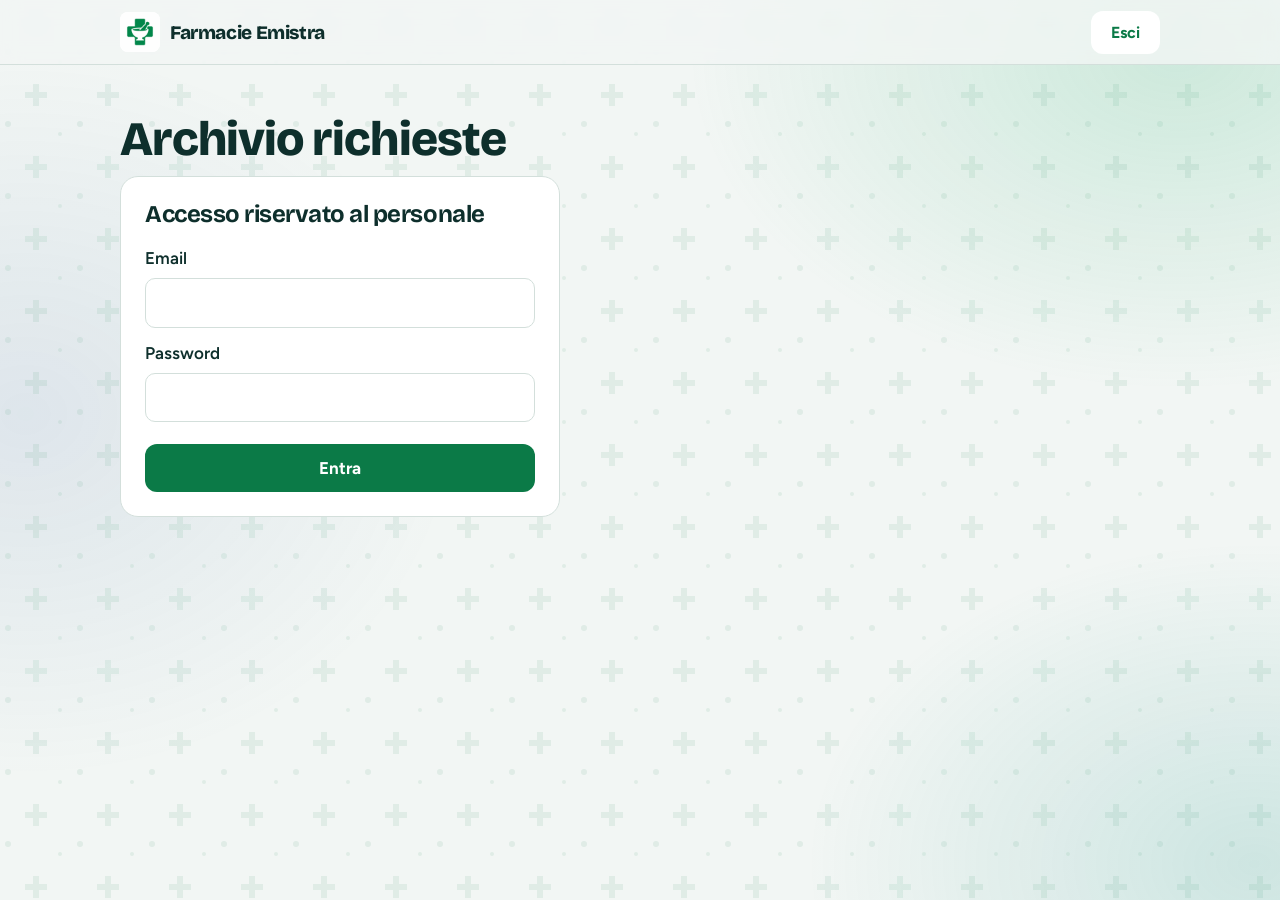
==== commit 77043fb2: "Vaccino anti-Covid: gratuito in convenzione ASL, aggiunto a Convenzioni Co-Authored-By: Claude Opus " ====
--- a/archivio.html
+++ b/archivio.html
@@ -10,7 +10,7 @@
 <link rel="preconnect" href="https://fonts.googleapis.com">
 <link rel="preconnect" href="https://fonts.gstatic.com" crossorigin>
 <link href="https://fonts.googleapis.com/css2?family=Bricolage+Grotesque:wght@500;700;800&family=Figtree:wght@400;500;600&display=swap" rel="stylesheet">
-<link rel="stylesheet" href="assets/style.css?v=1795597207">
+<link rel="stylesheet" href="assets/style.css?v=1795597389">
 
 </head>
 <body>
@@ -36,7 +36,7 @@
 </main>
 
 
-<script src="assets/config.js?v=1795597207"></script>
-<script src="assets/archivio.js?v=1795597207"></script>
+<script src="assets/config.js?v=1795597389"></script>
+<script src="assets/archivio.js?v=1795597389"></script>
 </body>
 </html>
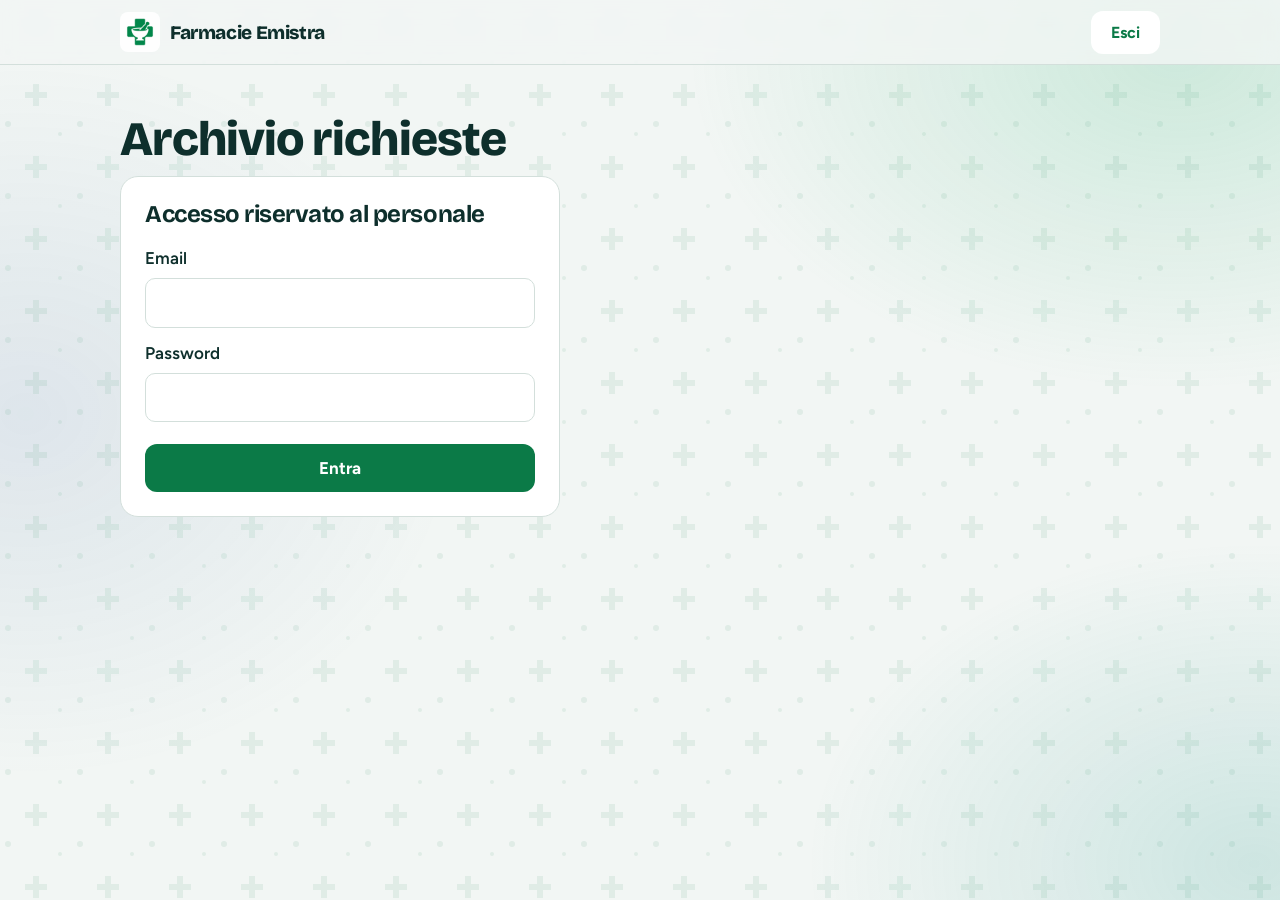
==== commit 0ed9524e: "Offerte: volantino Q Farmacia di dicembre (dal 1/12), novembre visibile fino al 30/11 - 102 prodotti" ====
--- a/archivio.html
+++ b/archivio.html
@@ -10,7 +10,7 @@
 <link rel="preconnect" href="https://fonts.googleapis.com">
 <link rel="preconnect" href="https://fonts.gstatic.com" crossorigin>
 <link href="https://fonts.googleapis.com/css2?family=Bricolage+Grotesque:wght@500;700;800&family=Figtree:wght@400;500;600&display=swap" rel="stylesheet">
-<link rel="stylesheet" href="assets/style.css?v=1795597389">
+<link rel="stylesheet" href="assets/style.css?v=1795597797">
 
 </head>
 <body>
@@ -36,7 +36,7 @@
 </main>
 
 
-<script src="assets/config.js?v=1795597389"></script>
-<script src="assets/archivio.js?v=1795597389"></script>
+<script src="assets/config.js?v=1795597797"></script>
+<script src="assets/archivio.js?v=1795597797"></script>
 </body>
 </html>
--- a/assets/style.css
+++ b/assets/style.css
@@ -303,3 +303,5 @@
 .gt-btns{display:flex;flex-wrap:wrap;gap:10px;margin-top:12px}.gt-btns .btn{width:auto}
 @media (max-width:720px){.giornata .gt{grid-template-columns:1fr}}
 .gt-btns .btnl{background:var(--brand);color:var(--brand-ink)}
+/* Offerte: mese mostrato in base alla data (classe mese-nov / mese-dic su <html>) */
+.mese-nov [data-mese="dic"],.mese-dic [data-mese="nov"]{display:none!important}
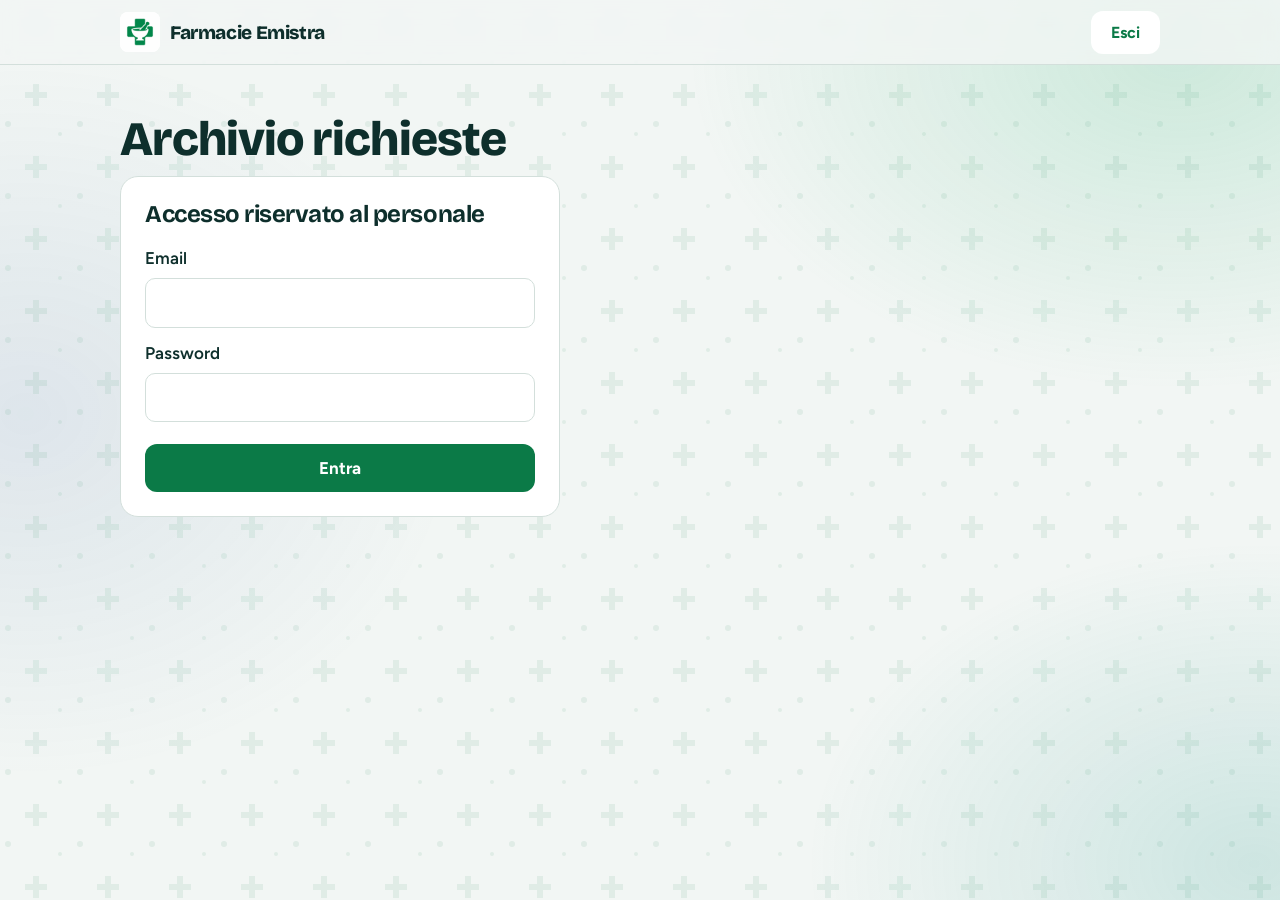
==== commit d6b315a9: "Invito a scaricare l'app Farmacie Emistra: voce nel menu, riquadro con QR, barretta su Android, rich" ====
--- a/archivio.html
+++ b/archivio.html
@@ -10,7 +10,7 @@
 <link rel="preconnect" href="https://fonts.googleapis.com">
 <link rel="preconnect" href="https://fonts.gstatic.com" crossorigin>
 <link href="https://fonts.googleapis.com/css2?family=Bricolage+Grotesque:wght@500;700;800&family=Figtree:wght@400;500;600&display=swap" rel="stylesheet">
-<link rel="stylesheet" href="assets/style.css?v=1795597797">
+<link rel="stylesheet" href="assets/style.css?v=1795613745">
 
 </head>
 <body>
@@ -36,7 +36,7 @@
 </main>
 
 
-<script src="assets/config.js?v=1795597797"></script>
-<script src="assets/archivio.js?v=1795597797"></script>
+<script src="assets/config.js?v=1795613745"></script>
+<script src="assets/archivio.js?v=1795613745"></script>
 </body>
 </html>
--- a/assets/style.css
+++ b/assets/style.css
@@ -305,3 +305,31 @@
 .gt-btns .btnl{background:var(--brand);color:var(--brand-ink)}
 /* Offerte: mese mostrato in base alla data (classe mese-nov / mese-dic su <html>) */
 .mese-nov [data-mese="dic"],.mese-dic [data-mese="nov"]{display:none!important}
+.giornata .gt{border-color:var(--gc,var(--emiliani))}.giornata .gt-tag{background:var(--gc,var(--emiliani))}
+.giornata .gt:not(:has(.gt-img)){grid-template-columns:1fr}
+#giornate-elenco .giornata+.giornata,#giornate-home .giornata+.giornata{padding-top:0}
+/* Invito a scaricare l'app (assets/app.js → "Scarica l'app") */
+nav a.nav-app{color:var(--brand);font-weight:700}
+.appband{padding:8px 0 40px}
+.appband .ab{display:grid;grid-template-columns:1fr auto;gap:28px;align-items:center;background:var(--surface);border:1px solid var(--line);border-top:6px solid var(--brand);border-radius:18px;padding:26px 28px}
+.ab-h{display:flex;align-items:center;gap:14px;margin-bottom:10px}.ab-h img{width:56px;height:56px;border-radius:12px;background:#fff;border:1px solid var(--line);flex:none}
+.ab h2{font-size:26px}.ab-sub{margin:4px 0 0;color:var(--muted);font-size:16px}
+.ab ul{list-style:none;margin:6px 0 0;padding:0;display:grid;grid-template-columns:1fr 1fr;gap:6px 22px}
+.ab li{padding-left:28px;position:relative}.ab li::before{content:"✓";position:absolute;left:4px;color:var(--brand);font-weight:800}
+.ab-r{display:flex;flex-direction:column;align-items:center;gap:10px;text-align:center;max-width:220px}
+.ab-qr{width:168px;height:168px;background:#fff;border-radius:12px;padding:6px;border:1px solid var(--line)}
+.ab-r small{color:var(--muted);font-size:14px;line-height:1.35}
+.gp{display:inline-flex;align-items:center;justify-content:center;gap:10px;padding:12px 20px;border-radius:12px;background:#111;color:#fff;font:700 16px Figtree,sans-serif;text-decoration:none;white-space:nowrap}
+.gp svg{flex:none}
+.ab-ios{margin:0;color:var(--muted);font-size:15px}
+@media(max-width:820px){.appband .ab{grid-template-columns:1fr;padding:22px 20px}.ab ul{grid-template-columns:1fr}.ab-qr,.ab-r small{display:none}.ab-r{max-width:none;align-items:stretch}.ab-r .gp{width:100%;padding:15px 20px;font-size:17px}}
+.app-hint{margin:14px 0 18px;padding:12px 16px;border-radius:12px;background:color-mix(in srgb,var(--brand) 10%,var(--surface));border:1px solid color-mix(in srgb,var(--brand) 30%,var(--line));font-size:16px}
+.app-hint a{color:var(--brand);font-weight:700}
+.appbar{position:fixed;left:0;right:0;bottom:0;z-index:9;display:flex;align-items:center;gap:10px;padding:10px 12px calc(10px + env(safe-area-inset-bottom,0px));background:var(--surface);border-top:1px solid var(--line);box-shadow:0 -6px 20px rgba(0,0,0,.12);animation:appin .25s ease}
+.appbar img{width:40px;height:40px;border-radius:9px;background:#fff;border:1px solid var(--line);flex:none}
+.appbar p{margin:0;flex:1;font-size:14.5px;line-height:1.25}.appbar p b{display:block;font-size:16px}
+.appbar .gp{padding:10px 14px;font-size:15px}
+.appbar-x{width:36px;height:36px;flex:none;border:0;background:none;color:var(--muted);font-size:24px;line-height:1;cursor:pointer;padding:0}
+body.has-appbar .fab{bottom:calc(84px + env(safe-area-inset-bottom,0px))}
+body.has-appbar footer{padding-bottom:170px}
+@media(min-width:821px){.appbar{display:none}body.has-appbar .fab{bottom:calc(16px + env(safe-area-inset-bottom,0px))}}
